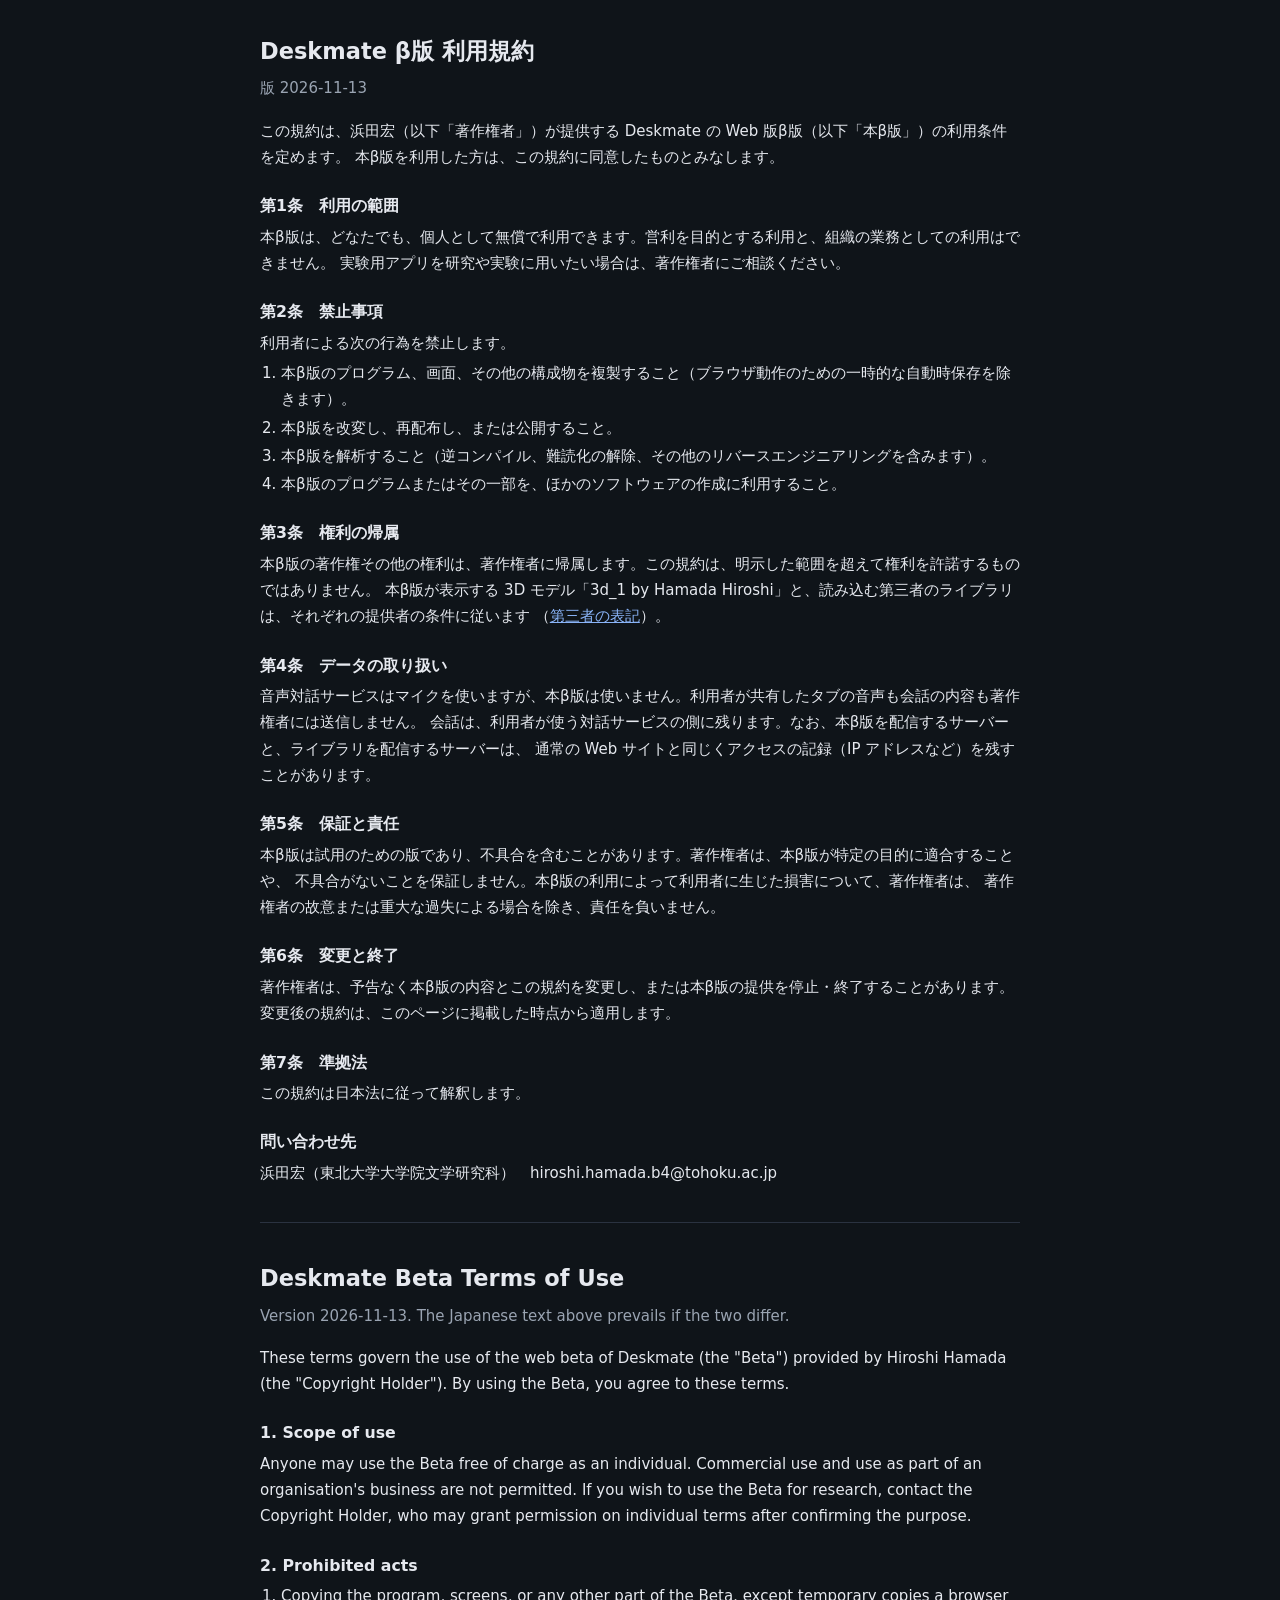
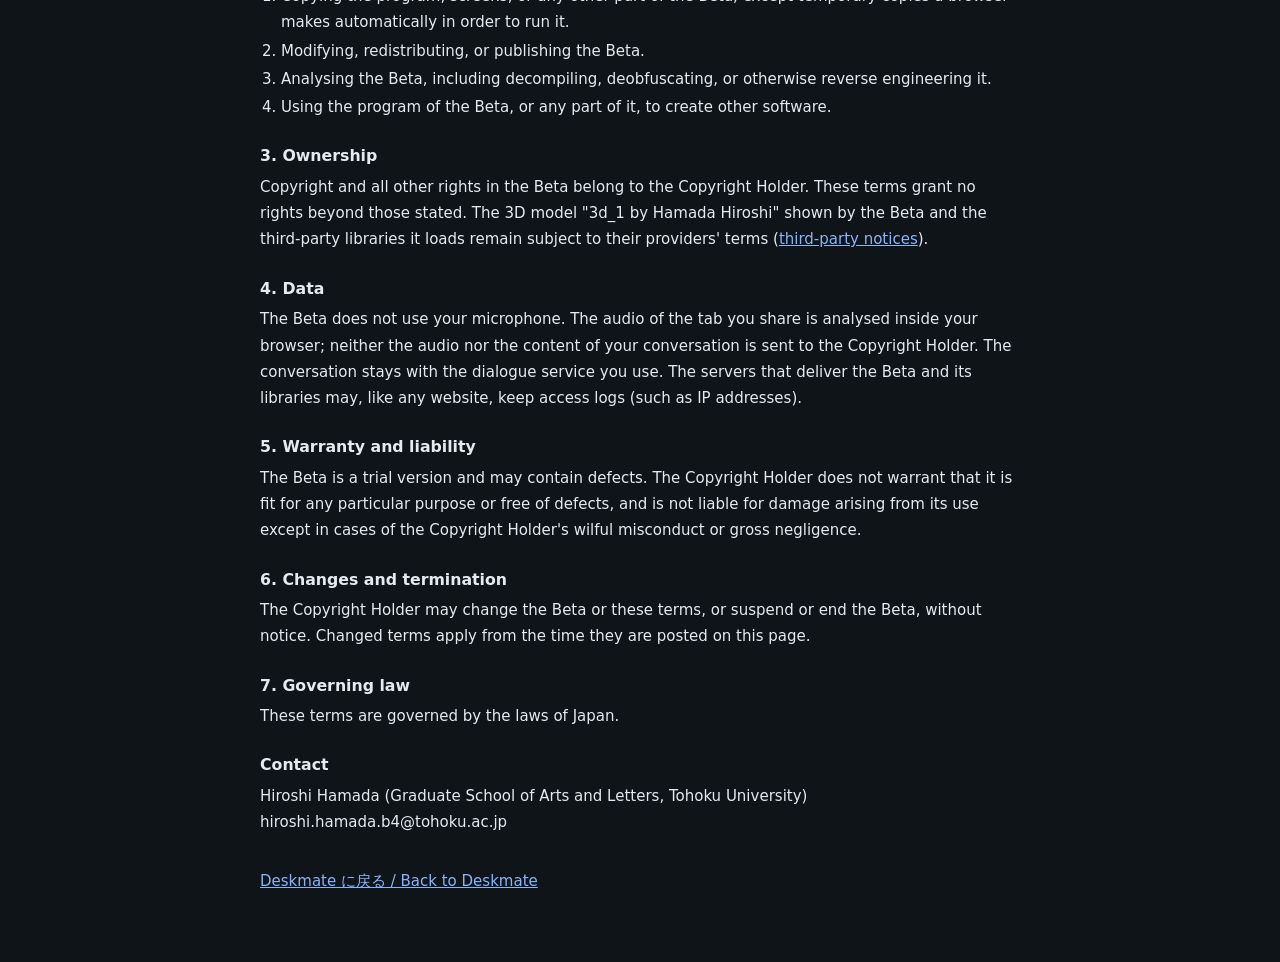
==== terms.html @ b0290a5d "Publish the Deskmate beta demo with the tuning panel" ====
<!doctype html>
<html lang="ja">
  <head>
    <meta charset="utf-8" />
    <meta name="viewport" content="width=device-width, initial-scale=1" />
    <title>Deskmate β版 利用規約</title>
    <style>
      :root { color-scheme: dark; }
      html, body { margin: 0; background: #0f1419; color: #e6e9ef; font: 15px/1.75 system-ui, "Yu Gothic UI", sans-serif; }
      main { max-width: 760px; margin: 0 auto; padding: 32px 20px 64px; }
      h1 { font-size: 1.5rem; margin: 0 0 4px; }
      h2 { font-size: 1.05rem; margin: 22px 0 4px; }
      .meta { color: #9aa4b2; margin: 0 0 16px; }
      ol, ul { padding-left: 1.4em; margin: 4px 0; }
      li { margin: 2px 0; }
      p { margin: 4px 0; }
      a { color: #8ab4f8; }
      hr { border: 0; border-top: 1px solid #2a3240; margin: 36px 0; }
      .back { margin-top: 32px; }
    </style>
  </head>
  <body>
    <main>
      <h1>Deskmate β版 利用規約</h1>
      <p class="meta">版 2026-11-13</p>

      <p>
        この規約は、浜田宏（以下「著作権者」）が提供する Deskmate の Web 版β版（以下「本β版」）の利用条件を定めます。
        本β版を利用した方は、この規約に同意したものとみなします。
      </p>

      <h2>第1条　利用の範囲</h2>
      <p>
        本β版は、どなたでも、個人として無償で利用できます。営利を目的とする利用と、組織の業務としての利用はできません。
        実験用アプリを研究や実験に用いたい場合は、著作権者にご相談ください。
      </p>

      <h2>第2条　禁止事項</h2>
      <p>利用者による次の行為を禁止します。</p>
      <ol>
        <li>本β版のプログラム、画面、その他の構成物を複製すること（ブラウザ動作のための一時的な自動時保存を除きます）。</li>
        <li>本β版を改変し、再配布し、または公開すること。</li>
        <li>本β版を解析すること（逆コンパイル、難読化の解除、その他のリバースエンジニアリングを含みます）。</li>
        <li>本β版のプログラムまたはその一部を、ほかのソフトウェアの作成に利用すること。</li>
      </ol>

      <h2>第3条　権利の帰属</h2>
      <p>
        本β版の著作権その他の権利は、著作権者に帰属します。この規約は、明示した範囲を超えて権利を許諾するものではありません。
        本β版が表示する 3D モデル「3d_1 by Hamada Hiroshi」と、読み込む第三者のライブラリは、それぞれの提供者の条件に従います
        （<a href="THIRD-PARTY-NOTICES.md">第三者の表記</a>）。
      </p>

      <h2>第4条　データの取り扱い</h2>
      <p>
        音声対話サービスはマイクを使いますが、本β版は使いません。利用者が共有したタブの音声も会話の内容も著作権者には送信しません。
        会話は、利用者が使う対話サービスの側に残ります。なお、本β版を配信するサーバーと、ライブラリを配信するサーバーは、
        通常の Web サイトと同じくアクセスの記録（IP アドレスなど）を残すことがあります。
      </p>

      <h2>第5条　保証と責任</h2>
      <p>
        本β版は試用のための版であり、不具合を含むことがあります。著作権者は、本β版が特定の目的に適合することや、
        不具合がないことを保証しません。本β版の利用によって利用者に生じた損害について、著作権者は、
        著作権者の故意または重大な過失による場合を除き、責任を負いません。
      </p>

      <h2>第6条　変更と終了</h2>
      <p>
        著作権者は、予告なく本β版の内容とこの規約を変更し、または本β版の提供を停止・終了することがあります。
        変更後の規約は、このページに掲載した時点から適用します。
      </p>

      <h2>第7条　準拠法</h2>
      <p>
        この規約は日本法に従って解釈します。
      </p>

      <h2>問い合わせ先</h2>
      <p>浜田宏（東北大学大学院文学研究科）　hiroshi.hamada.b4@tohoku.ac.jp</p>

      <hr />

      <h1 lang="en">Deskmate Beta Terms of Use</h1>
      <p class="meta" lang="en">Version 2026-11-13. The Japanese text above prevails if the two differ.</p>
      <div lang="en">
        <p>
          These terms govern the use of the web beta of Deskmate (the "Beta") provided by Hiroshi Hamada (the "Copyright Holder").
          By using the Beta, you agree to these terms.
        </p>
        <h2>1. Scope of use</h2>
        <p>
          Anyone may use the Beta free of charge as an individual. Commercial use and use as part of an organisation's business
          are not permitted. If you wish to use the Beta for research, contact the Copyright Holder, who may grant permission on
          individual terms after confirming the purpose.
        </p>
        <h2>2. Prohibited acts</h2>
        <ol>
          <li>Copying the program, screens, or any other part of the Beta, except temporary copies a browser makes automatically in order to run it.</li>
          <li>Modifying, redistributing, or publishing the Beta.</li>
          <li>Analysing the Beta, including decompiling, deobfuscating, or otherwise reverse engineering it.</li>
          <li>Using the program of the Beta, or any part of it, to create other software.</li>
        </ol>
        <h2>3. Ownership</h2>
        <p>
          Copyright and all other rights in the Beta belong to the Copyright Holder. These terms grant no rights beyond those
          stated. The 3D model "3d_1 by Hamada Hiroshi" shown by the Beta and the third-party libraries it loads remain subject
          to their providers' terms (<a href="THIRD-PARTY-NOTICES.md">third-party notices</a>).
        </p>
        <h2>4. Data</h2>
        <p>
          The Beta does not use your microphone. The audio of the tab you share is analysed inside your browser; neither the
          audio nor the content of your conversation is sent to the Copyright Holder. The conversation stays with the dialogue
          service you use. The servers that deliver the Beta and its libraries may, like any website, keep access logs
          (such as IP addresses).
        </p>
        <h2>5. Warranty and liability</h2>
        <p>
          The Beta is a trial version and may contain defects. The Copyright Holder does not warrant that it is fit for any
          particular purpose or free of defects, and is not liable for damage arising from its use except in cases of the
          Copyright Holder's wilful misconduct or gross negligence.
        </p>
        <h2>6. Changes and termination</h2>
        <p>
          The Copyright Holder may change the Beta or these terms, or suspend or end the Beta, without notice. Changed terms
          apply from the time they are posted on this page.
        </p>
        <h2>7. Governing law</h2>
        <p>
          These terms are governed by the laws of Japan.
        </p>
        <h2>Contact</h2>
        <p>Hiroshi Hamada (Graduate School of Arts and Letters, Tohoku University)　hiroshi.hamada.b4@tohoku.ac.jp</p>
      </div>

      <p class="back"><a href="./">Deskmate に戻る / Back to Deskmate</a></p>
    </main>
    <script>
      const TERMS_VERSION = "2026-11-13";
    </script>
  </body>
</html>
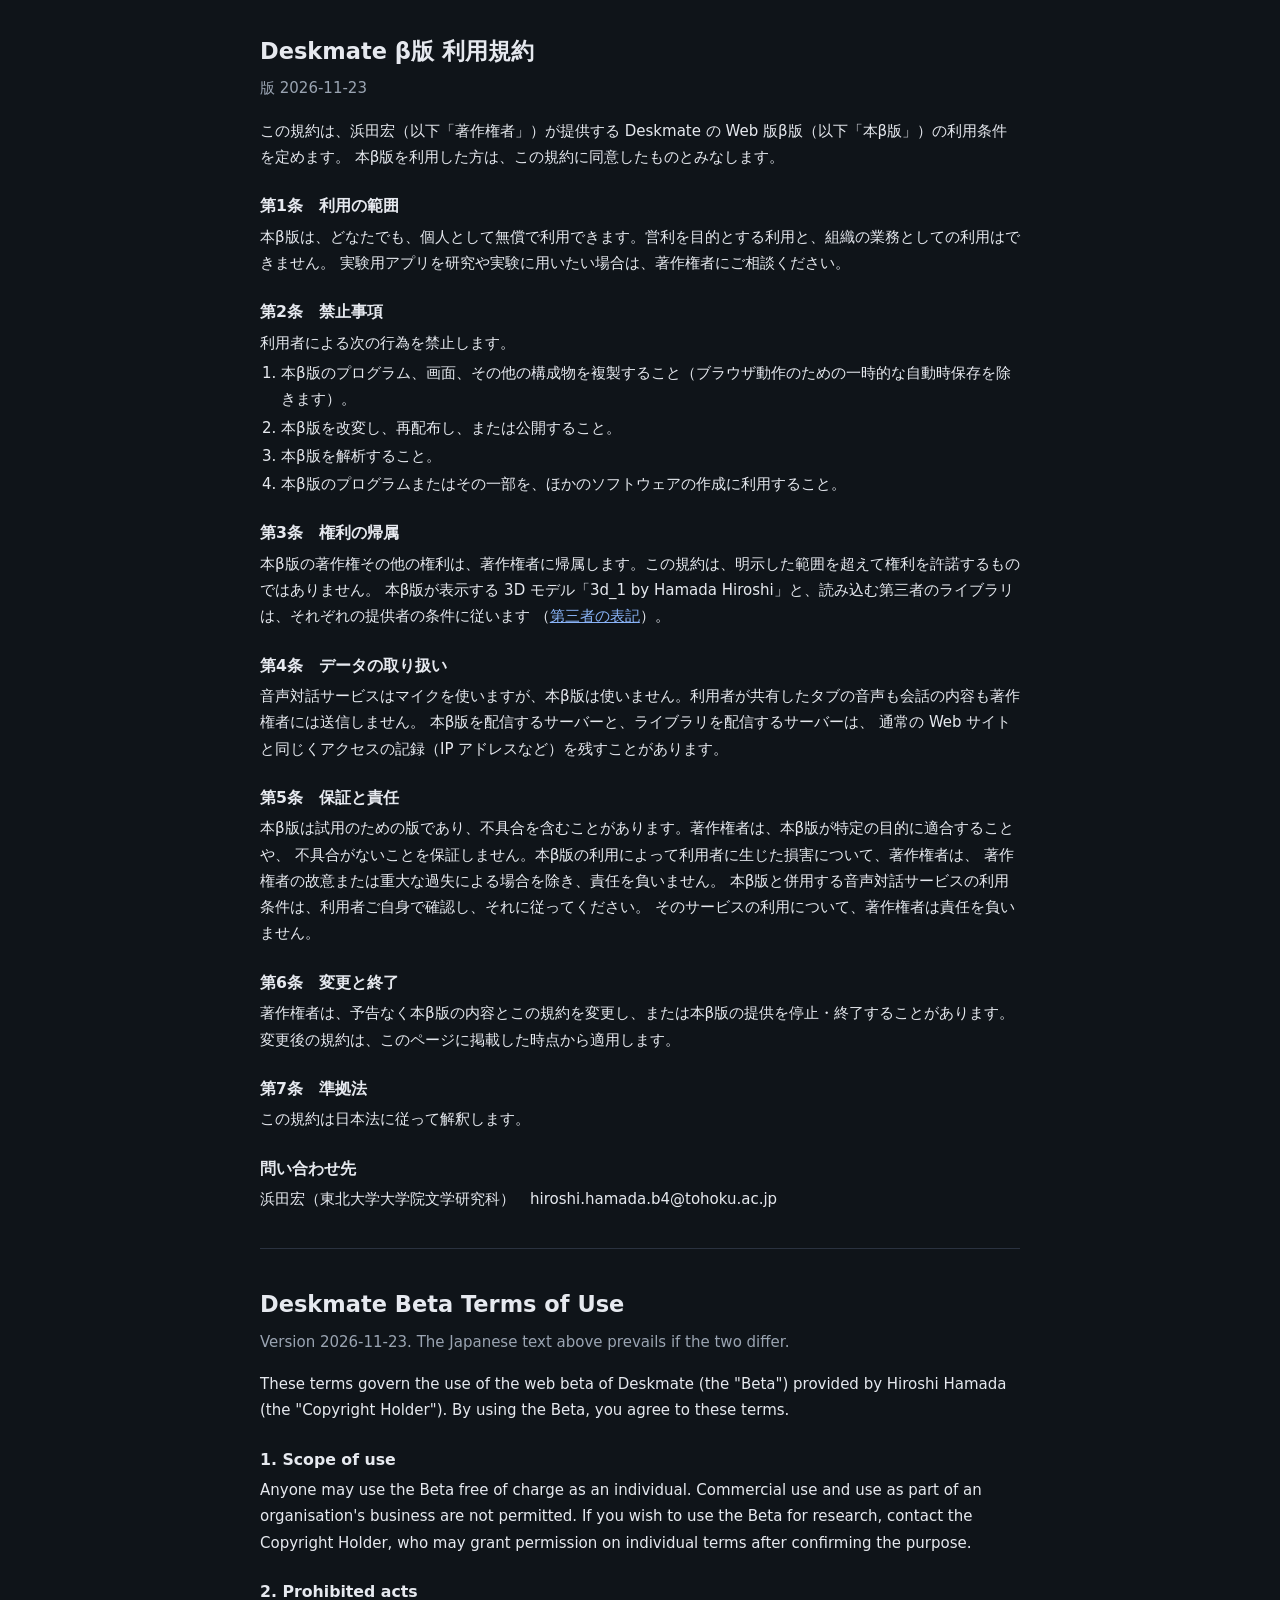
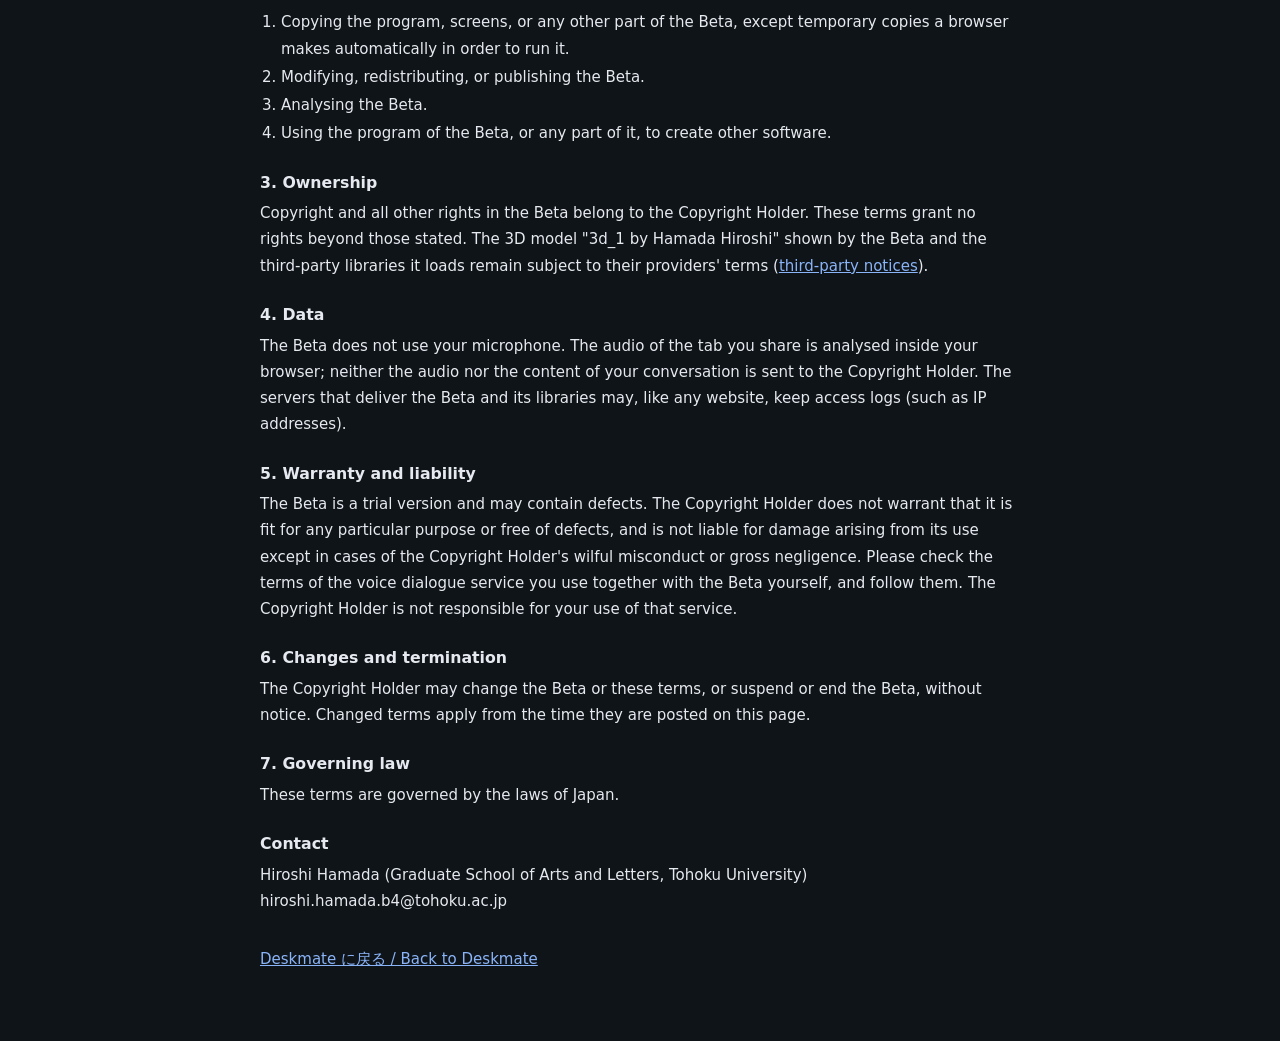
==== commit 51aa9531: "Publish the Deskmate beta demo with the tuning panel" ====
--- a/terms.html
+++ b/terms.html
@@ -22,7 +22,7 @@
   <body>
     <main>
       <h1>Deskmate β版 利用規約</h1>
-      <p class="meta">版 2026-11-13</p>
+      <p class="meta">版 2026-11-23</p>
 
       <p>
         この規約は、浜田宏（以下「著作権者」）が提供する Deskmate の Web 版β版（以下「本β版」）の利用条件を定めます。
@@ -40,7 +40,7 @@
       <ol>
         <li>本β版のプログラム、画面、その他の構成物を複製すること（ブラウザ動作のための一時的な自動時保存を除きます）。</li>
         <li>本β版を改変し、再配布し、または公開すること。</li>
-        <li>本β版を解析すること（逆コンパイル、難読化の解除、その他のリバースエンジニアリングを含みます）。</li>
+        <li>本β版を解析すること。</li>
         <li>本β版のプログラムまたはその一部を、ほかのソフトウェアの作成に利用すること。</li>
       </ol>
 
@@ -54,7 +54,7 @@
       <h2>第4条　データの取り扱い</h2>
       <p>
         音声対話サービスはマイクを使いますが、本β版は使いません。利用者が共有したタブの音声も会話の内容も著作権者には送信しません。
-        会話は、利用者が使う対話サービスの側に残ります。なお、本β版を配信するサーバーと、ライブラリを配信するサーバーは、
+        本β版を配信するサーバーと、ライブラリを配信するサーバーは、
         通常の Web サイトと同じくアクセスの記録（IP アドレスなど）を残すことがあります。
       </p>
 
@@ -63,6 +63,8 @@
         本β版は試用のための版であり、不具合を含むことがあります。著作権者は、本β版が特定の目的に適合することや、
         不具合がないことを保証しません。本β版の利用によって利用者に生じた損害について、著作権者は、
         著作権者の故意または重大な過失による場合を除き、責任を負いません。
+        本β版と併用する音声対話サービスの利用条件は、利用者ご自身で確認し、それに従ってください。
+        そのサービスの利用について、著作権者は責任を負いません。
       </p>
 
       <h2>第6条　変更と終了</h2>
@@ -82,7 +84,7 @@
       <hr />
 
       <h1 lang="en">Deskmate Beta Terms of Use</h1>
-      <p class="meta" lang="en">Version 2026-11-13. The Japanese text above prevails if the two differ.</p>
+      <p class="meta" lang="en">Version 2026-11-23. The Japanese text above prevails if the two differ.</p>
       <div lang="en">
         <p>
           These terms govern the use of the web beta of Deskmate (the "Beta") provided by Hiroshi Hamada (the "Copyright Holder").
@@ -98,7 +100,7 @@
         <ol>
           <li>Copying the program, screens, or any other part of the Beta, except temporary copies a browser makes automatically in order to run it.</li>
           <li>Modifying, redistributing, or publishing the Beta.</li>
-          <li>Analysing the Beta, including decompiling, deobfuscating, or otherwise reverse engineering it.</li>
+          <li>Analysing the Beta.</li>
           <li>Using the program of the Beta, or any part of it, to create other software.</li>
         </ol>
         <h2>3. Ownership</h2>
@@ -110,15 +112,17 @@
         <h2>4. Data</h2>
         <p>
           The Beta does not use your microphone. The audio of the tab you share is analysed inside your browser; neither the
-          audio nor the content of your conversation is sent to the Copyright Holder. The conversation stays with the dialogue
-          service you use. The servers that deliver the Beta and its libraries may, like any website, keep access logs
+          audio nor the content of your conversation is sent to the Copyright Holder. The servers that deliver the Beta and its
+          libraries may, like any website, keep access logs
           (such as IP addresses).
         </p>
         <h2>5. Warranty and liability</h2>
         <p>
           The Beta is a trial version and may contain defects. The Copyright Holder does not warrant that it is fit for any
           particular purpose or free of defects, and is not liable for damage arising from its use except in cases of the
-          Copyright Holder's wilful misconduct or gross negligence.
+          Copyright Holder's wilful misconduct or gross negligence. Please check the terms of the voice dialogue service you
+          use together with the Beta yourself, and follow them. The Copyright Holder is not responsible for your use of that
+          service.
         </p>
         <h2>6. Changes and termination</h2>
         <p>
@@ -136,7 +140,7 @@
       <p class="back"><a href="./">Deskmate に戻る / Back to Deskmate</a></p>
     </main>
     <script>
-      const TERMS_VERSION = "2026-11-13";
+      const TERMS_VERSION = "2026-11-23";
     </script>
   </body>
 </html>
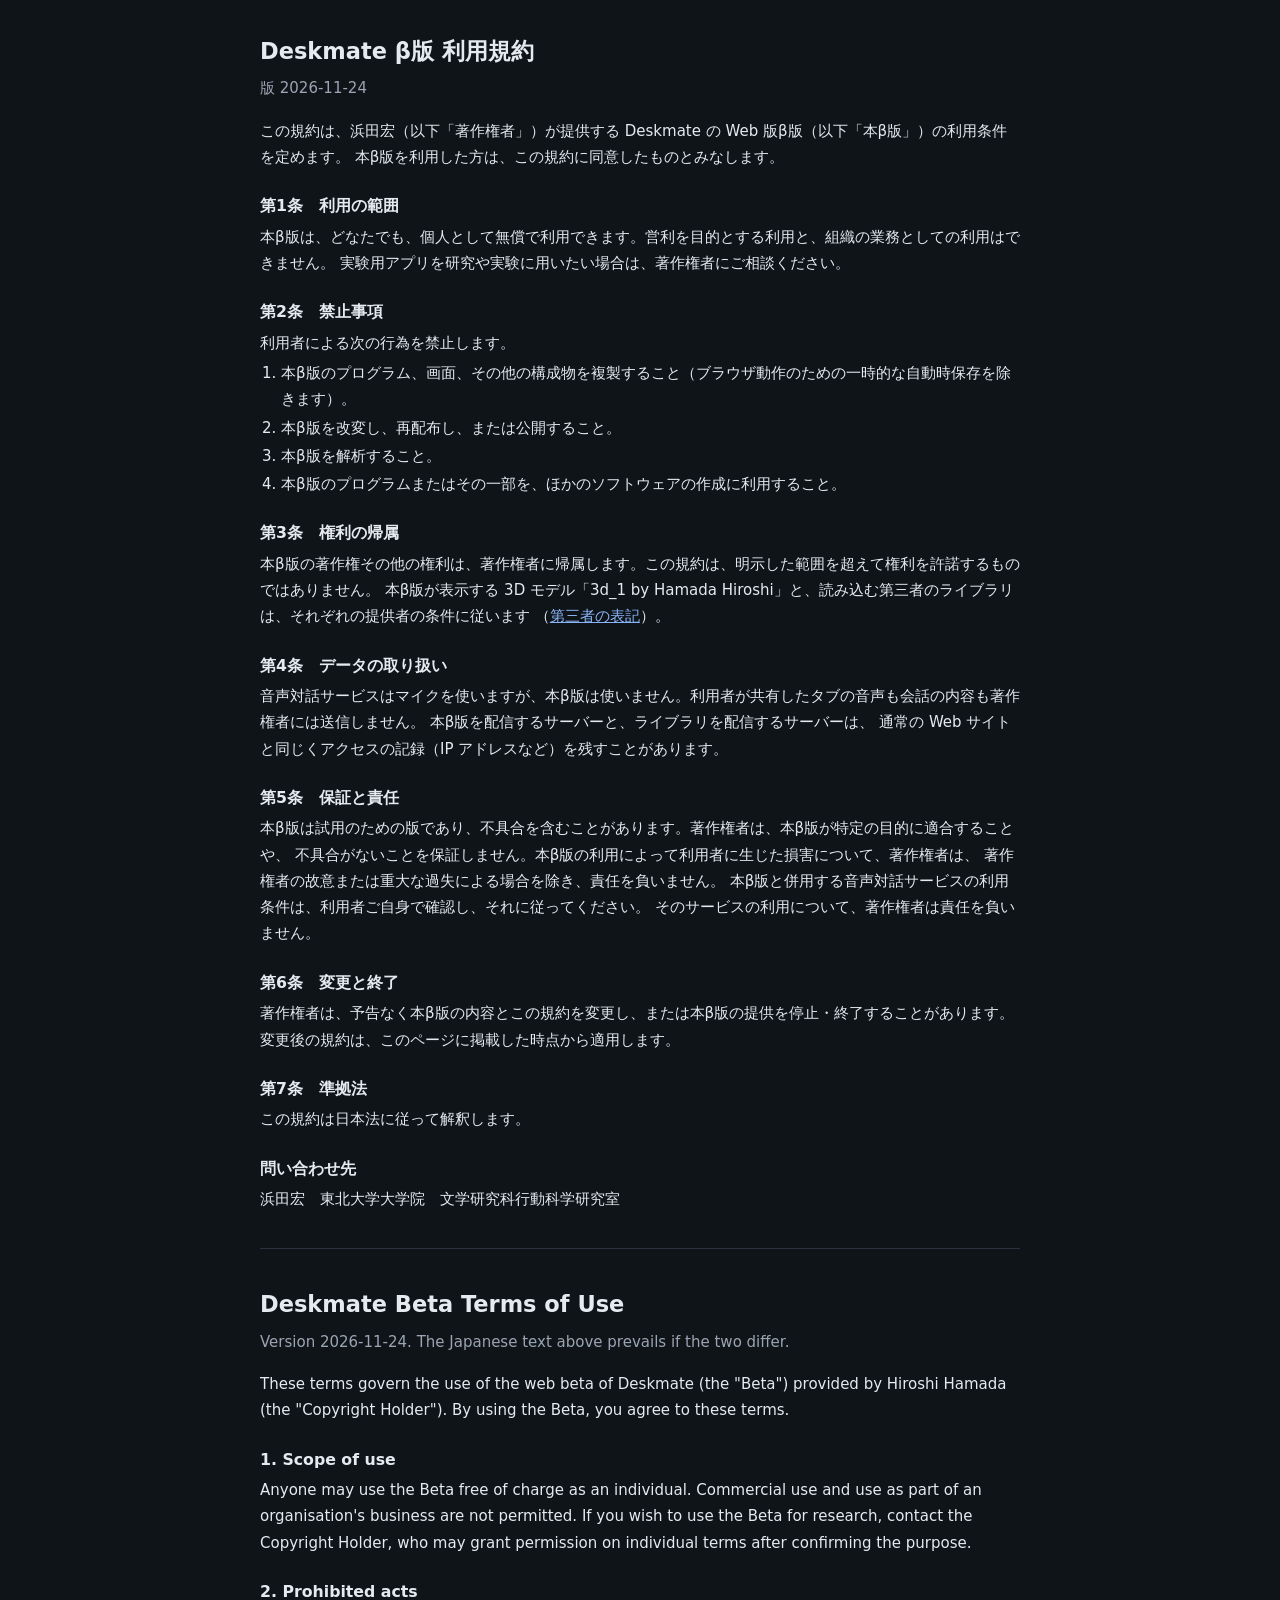
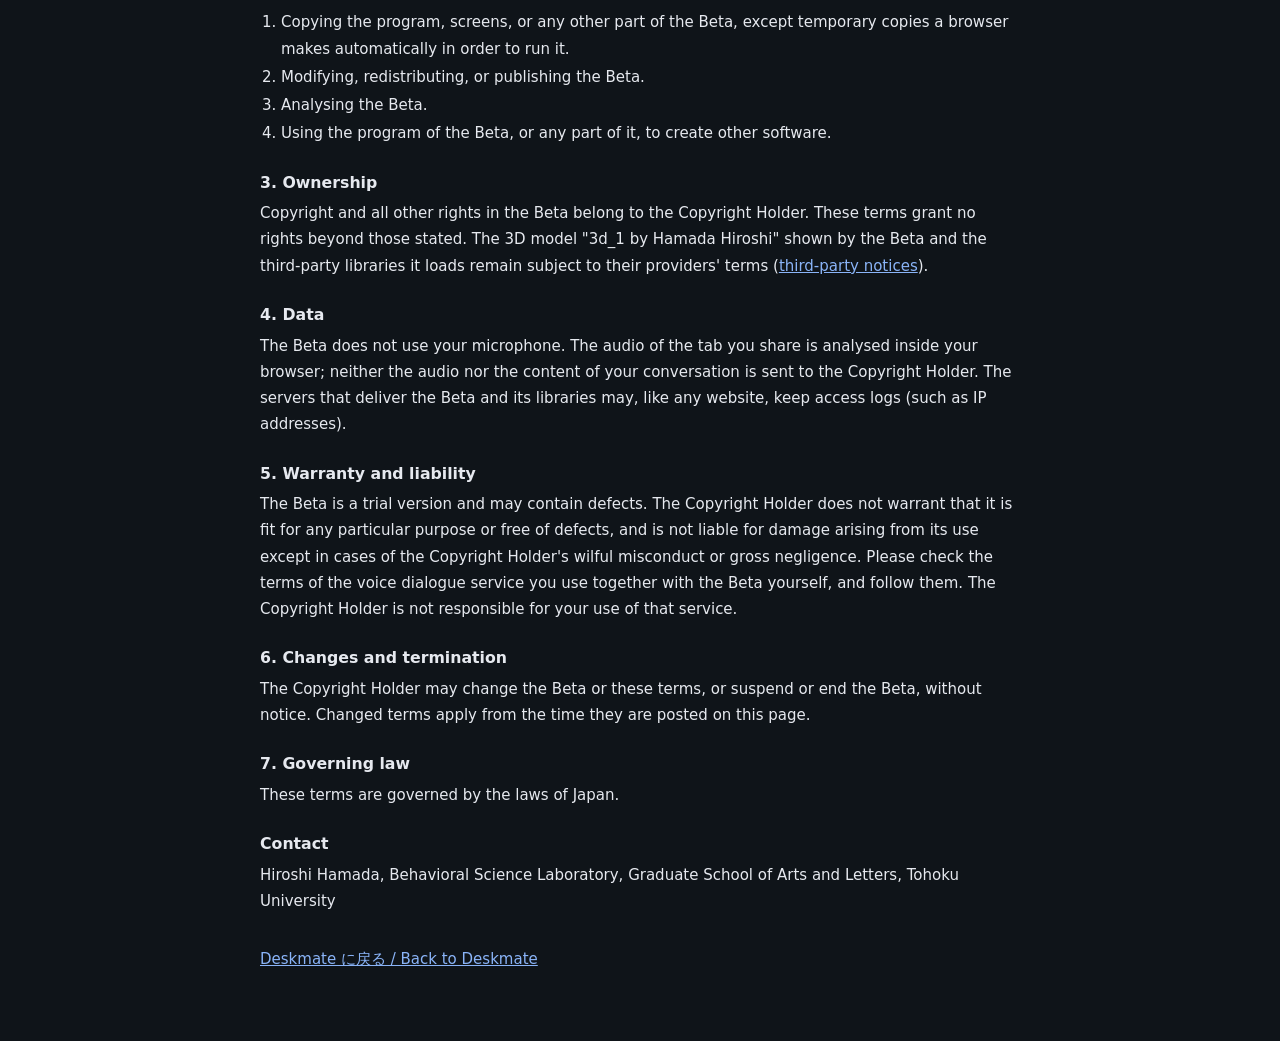
==== commit 7a6990f7: "Update the beta terms: contact by affiliation only (version 2026-11-24)" ====
--- a/terms.html
+++ b/terms.html
@@ -22,7 +22,7 @@
   <body>
     <main>
       <h1>Deskmate β版 利用規約</h1>
-      <p class="meta">版 2026-11-23</p>
+      <p class="meta">版 2026-11-24</p>
 
       <p>
         この規約は、浜田宏（以下「著作権者」）が提供する Deskmate の Web 版β版（以下「本β版」）の利用条件を定めます。
@@ -79,12 +79,12 @@
       </p>
 
       <h2>問い合わせ先</h2>
-      <p>浜田宏（東北大学大学院文学研究科）　hiroshi.hamada.b4@tohoku.ac.jp</p>
+      <p>浜田宏　東北大学大学院　文学研究科行動科学研究室</p>
 
       <hr />
 
       <h1 lang="en">Deskmate Beta Terms of Use</h1>
-      <p class="meta" lang="en">Version 2026-11-23. The Japanese text above prevails if the two differ.</p>
+      <p class="meta" lang="en">Version 2026-11-24. The Japanese text above prevails if the two differ.</p>
       <div lang="en">
         <p>
           These terms govern the use of the web beta of Deskmate (the "Beta") provided by Hiroshi Hamada (the "Copyright Holder").
@@ -134,13 +134,13 @@
           These terms are governed by the laws of Japan.
         </p>
         <h2>Contact</h2>
-        <p>Hiroshi Hamada (Graduate School of Arts and Letters, Tohoku University)　hiroshi.hamada.b4@tohoku.ac.jp</p>
+        <p>Hiroshi Hamada, Behavioral Science Laboratory, Graduate School of Arts and Letters, Tohoku University</p>
       </div>
 
       <p class="back"><a href="./">Deskmate に戻る / Back to Deskmate</a></p>
     </main>
     <script>
-      const TERMS_VERSION = "2026-11-23";
+      const TERMS_VERSION = "2026-11-24";
     </script>
   </body>
 </html>
